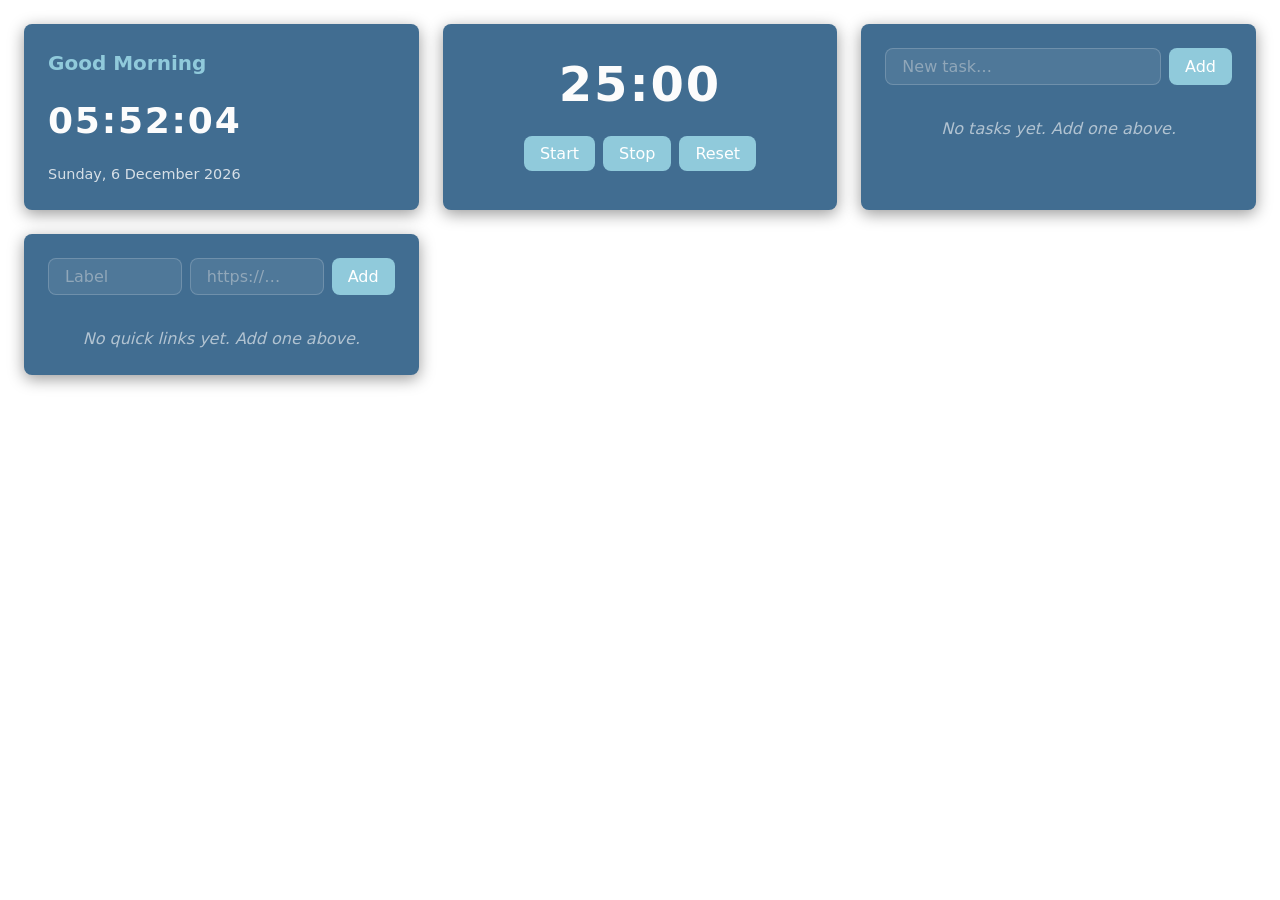
==== index.html @ 36f22572 "todo list" ====
<!doctype html>
<html lang="en">
  <head>
    <meta charset="UTF-8" />
    <meta name="viewport" content="width=device-width, initial-scale=1.0" />

    <title>To-Do List Life Dashboard</title>

    <link rel="stylesheet" href="css/style.css" />
  </head>

  <body>
    <main id="dashboard" class="dashboard-grid">
      <!-- Greeting Widget -->
      <section id="greeting-widget" aria-label="Greeting">
        <p id="greeting-text">Good Morning</p>

        <p id="clock" aria-live="polite">00:00:00</p>

        <p id="date-text">Monday, 28 July 2025</p>
      </section>

      <!-- Focus Timer -->
      <section id="focus-timer" aria-label="Focus Timer">
        <p id="timer-display" aria-live="polite">25:00</p>

        <div class="timer-controls">
          <button id="timer-start" type="button">Start</button>

          <button id="timer-stop" type="button">Stop</button>

          <button id="timer-reset" type="button">Reset</button>
        </div>
      </section>

      <!-- To-Do List -->
      <section id="todo-list" aria-label="To-Do List">
        <div class="todo-input-row">
          <label class="sr-only" for="todo-input"> New task </label>

          <input
            id="todo-input"
            type="text"
            maxlength="200"
            placeholder="New task…"
            autocomplete="off"
          />

          <button id="todo-add" type="button">Add</button>
        </div>

        <ul id="task-list"></ul>

        <p id="todo-empty" hidden>No tasks yet. Add one above.</p>
      </section>

      <!-- Quick Links -->
      <section id="quick-links" aria-label="Quick Links">
        <div class="links-input-row">
          <label class="sr-only" for="link-label"> Link label </label>

          <input
            id="link-label"
            type="text"
            maxlength="100"
            placeholder="Label"
            autocomplete="off"
          />

          <label class="sr-only" for="link-url"> Link URL </label>

          <input
            id="link-url"
            type="url"
            maxlength="2048"
            placeholder="https://…"
            autocomplete="url"
          />

          <button id="link-add" type="button">Add</button>
        </div>

        <p id="link-error" role="alert" hidden></p>

        <div id="links-grid"></div>

        <p id="links-empty" hidden>No quick links yet. Add one above.</p>
      </section>
    </main>

    <script defer src="js/app.js"></script>
  </body>
</html>
---- css/style.css ----
/* ============================================================
   To-Do List Life Dashboard
   ============================================================ */

/* ------------------------------------------------------------
   Custom properties
   ------------------------------------------------------------ */

:root {
  --color-bg: #ffffff;
  --color-surface: #416d91;
  --color-primary: #90cadb;
  --color-success: #4caf50;
  --color-danger: #f44336;
  --color-text: #fcfcfc;

  --space-sm: 0.5rem;
  --space-md: 1rem;
  --space-lg: 1.5rem;

  --radius: 0.5rem;
}

/* ------------------------------------------------------------
   Reset and base styles
   ------------------------------------------------------------ */

*,
*::before,
*::after {
  box-sizing: border-box;
}

html {
  font-size: 16px;
}

body {
  min-height: 100vh;
  margin: 0;
  padding: var(--space-lg);

  background-color: var(--color-bg);
  color: var(--color-text);

  font-family:
    system-ui,
    -apple-system,
    "Segoe UI",
    Roboto,
    Helvetica,
    Arial,
    sans-serif;

  line-height: 1.5;
}

/* ------------------------------------------------------------
   Accessibility
   ------------------------------------------------------------ */

.sr-only {
  position: absolute;

  width: 1px;
  height: 1px;

  padding: 0;
  margin: -1px;

  overflow: hidden;
  clip: rect(0, 0, 0, 0);

  white-space: nowrap;
  border: 0;
}

/* ------------------------------------------------------------
   Dashboard grid
   ------------------------------------------------------------ */

.dashboard-grid {
  display: grid;
  grid-template-columns: repeat(auto-fit, minmax(300px, 1fr));

  gap: var(--space-lg);

  margin: 0;
  padding: 0;
}

/* ------------------------------------------------------------
   Widget shells
   ------------------------------------------------------------ */

.dashboard-grid > section {
  display: flex;
  flex-direction: column;
  gap: var(--space-md);

  padding: var(--space-lg);

  background-color: var(--color-surface);

  border-radius: var(--radius);

  box-shadow: 0 4px 16px rgba(0, 0, 0, 0.4);
}

/* ------------------------------------------------------------
   Greeting Widget
   ------------------------------------------------------------ */

#greeting-text {
  margin: 0;

  color: var(--color-primary);

  font-size: 1.25rem;
  font-weight: 600;
}

#clock {
  margin: 0;

  font-size: 2.25rem;
  font-weight: 700;

  letter-spacing: 0.05em;

  font-variant-numeric: tabular-nums;
}

#date-text {
  margin: 0;

  color: var(--color-text);

  font-size: 0.9rem;

  opacity: 0.8;
}

/* ------------------------------------------------------------
   Focus Timer
   ------------------------------------------------------------ */

#timer-display {
  margin: 0;

  text-align: center;

  font-size: 3rem;
  font-weight: 700;

  letter-spacing: 0.04em;

  font-variant-numeric: tabular-nums;
}

.timer-controls {
  display: flex;
  justify-content: center;
  flex-wrap: wrap;

  gap: var(--space-sm);
}

#focus-timer {
  transition:
    background-color 150ms ease,
    border-color 150ms ease,
    box-shadow 150ms ease;
}

#focus-timer.timer--completed {
  background-color: color-mix(
    in srgb,
    var(--color-success) 20%,
    var(--color-surface)
  );

  border: 2px solid var(--color-success);

  box-shadow: 0 0 0 3px
    color-mix(in srgb, var(--color-success) 20%, transparent);
}

#focus-timer.timer--completed #timer-display {
  color: var(--color-success);
}

/* ------------------------------------------------------------
   To-Do List
   ------------------------------------------------------------ */

.todo-input-row {
  display: flex;
  gap: var(--space-sm);
}

#task-list {
  display: flex;
  flex-direction: column;

  gap: var(--space-sm);

  margin: 0;
  padding: 0;

  list-style: none;
}

.task-item {
  display: flex;
  align-items: center;
  flex-wrap: wrap;

  gap: var(--space-sm);

  padding: var(--space-sm) var(--space-md);

  background-color: rgba(255, 255, 255, 0.04);

  border: 1px solid rgba(255, 255, 255, 0.07);

  border-radius: calc(var(--radius) / 2);
}

.task-text {
  flex: 1;
  min-width: 0;

  overflow-wrap: anywhere;
}

.task-item--complete .task-text {
  text-decoration: line-through;
  opacity: 0.55;
}

.task-item--error {
  border-color: var(--color-danger);

  background-color: color-mix(
    in srgb,
    var(--color-danger) 12%,
    var(--color-surface)
  );

  animation: task-error-flash 250ms ease;
}

.task-edit-input {
  flex: 1;

  width: 100%;
  min-width: 0;
}

#todo-empty,
#links-empty {
  margin: 0;

  text-align: center;

  font-style: italic;

  opacity: 0.6;
}

@keyframes task-error-flash {
  0% {
    transform: translateX(0);
  }

  25% {
    transform: translateX(-3px);
  }

  50% {
    transform: translateX(3px);
  }

  75% {
    transform: translateX(-2px);
  }

  100% {
    transform: translateX(0);
  }
}

/* ------------------------------------------------------------
   Quick Links
   ------------------------------------------------------------ */

.links-input-row {
  display: flex;
  flex-wrap: wrap;

  gap: var(--space-sm);
}

#link-error {
  margin: 0;

  color: var(--color-danger);

  font-size: 0.875rem;
}

#links-grid {
  display: flex;
  flex-wrap: wrap;

  gap: var(--space-sm);
}

.link-item {
  display: flex;
  align-items: center;

  max-width: 100%;

  gap: var(--space-sm);
}

.link-btn {
  display: inline-flex;
  align-items: center;

  max-width: 200px;

  padding: var(--space-sm) var(--space-md);

  overflow: hidden;

  background-color: var(--color-primary);

  color: #ffffff;

  border-radius: var(--radius);

  text-decoration: none;

  font-size: 0.9rem;
  font-weight: 500;

  transition:
    background-color 80ms ease,
    color 80ms ease;
}

.link-label {
  overflow: hidden;

  text-overflow: ellipsis;

  white-space: nowrap;
}

.link-delete {
  flex-shrink: 0;
}

/* ------------------------------------------------------------
   Form controls
   ------------------------------------------------------------ */

input[type="text"],
input[type="url"] {
  flex: 1;

  min-width: 0;

  padding: var(--space-sm) var(--space-md);

  background-color: rgba(255, 255, 255, 0.08);

  color: var(--color-text);

  border: 1px solid rgba(255, 255, 255, 0.18);

  border-radius: var(--radius);

  font-family: inherit;
  font-size: 1rem;

  transition: border-color 80ms ease;
}

input[type="text"]::placeholder,
input[type="url"]::placeholder {
  color: rgba(224, 224, 224, 0.45);
}

input[type="text"]:focus,
input[type="url"]:focus {
  outline: none;

  border-color: var(--color-primary);
}

/* ------------------------------------------------------------
   Buttons
   ------------------------------------------------------------ */

button {
  cursor: pointer;

  padding: var(--space-sm) var(--space-md);

  background-color: var(--color-primary);

  color: #ffffff;

  border: none;
  border-radius: var(--radius);

  font-family: inherit;
  font-size: 1rem;
  font-weight: 500;

  white-space: nowrap;

  transition:
    background-color 80ms ease,
    color 80ms ease;
}

button:hover {
  background-color: #c73652;
}

button:focus-visible,
input[type="text"]:focus-visible,
input[type="url"]:focus-visible,
a:focus-visible {
  outline: 3px solid var(--color-primary);

  outline-offset: 3px;
}

/* ------------------------------------------------------------
   To-Do action buttons
   ------------------------------------------------------------ */

.task-toggle,
.task-edit,
.task-delete,
.link-delete {
  flex-shrink: 0;

  padding: calc(var(--space-sm) / 2) var(--space-sm);

  font-size: 0.875rem;
}

.task-toggle {
  background-color: rgba(255, 255, 255, 0.12);

  color: var(--color-text);

  border: 1px solid rgba(255, 255, 255, 0.2);
}

.task-toggle:hover {
  background-color: color-mix(in srgb, var(--color-success) 30%, transparent);

  border-color: var(--color-success);
}

.task-item--complete .task-toggle {
  background-color: color-mix(in srgb, var(--color-success) 25%, transparent);

  border-color: var(--color-success);

  color: var(--color-success);
}

.task-edit {
  background-color: rgba(255, 255, 255, 0.15);

  color: var(--color-text);
}

.task-edit:hover {
  background-color: rgba(255, 255, 255, 0.25);
}

.task-delete,
.link-delete {
  background-color: var(--color-danger);
}

.task-delete:hover,
.link-delete:hover {
  background-color: #c62828;
}

/* ------------------------------------------------------------
   Responsive layout
   ------------------------------------------------------------ */

@media (max-width: 767px) {
  body {
    padding: var(--space-md);
  }

  .dashboard-grid {
    grid-template-columns: 1fr;
  }
}

@media (max-width: 480px) {
  .todo-input-row,
  .links-input-row {
    flex-direction: column;
  }

  .todo-input-row input,
  .todo-input-row button,
  .links-input-row input,
  .links-input-row button {
    width: 100%;
  }

  .task-item {
    align-items: flex-start;
  }

  .task-text,
  .task-edit-input {
    flex-basis: 100%;
    order: 2;
  }

  .task-toggle {
    order: 1;
  }

  .task-edit,
  .task-delete {
    order: 3;
  }

  .link-item {
    width: 100%;
  }

  .link-btn {
    flex: 1;
    min-width: 0;
  }
}

/* ------------------------------------------------------------
   Reduced motion
   ------------------------------------------------------------ */

@media (prefers-reduced-motion: reduce) {
  *,
  *::before,
  *::after {
    animation-duration: 0.01ms !important;
    animation-iteration-count: 1 !important;

    scroll-behavior: auto !important;

    transition-duration: 0.01ms !important;
  }
}
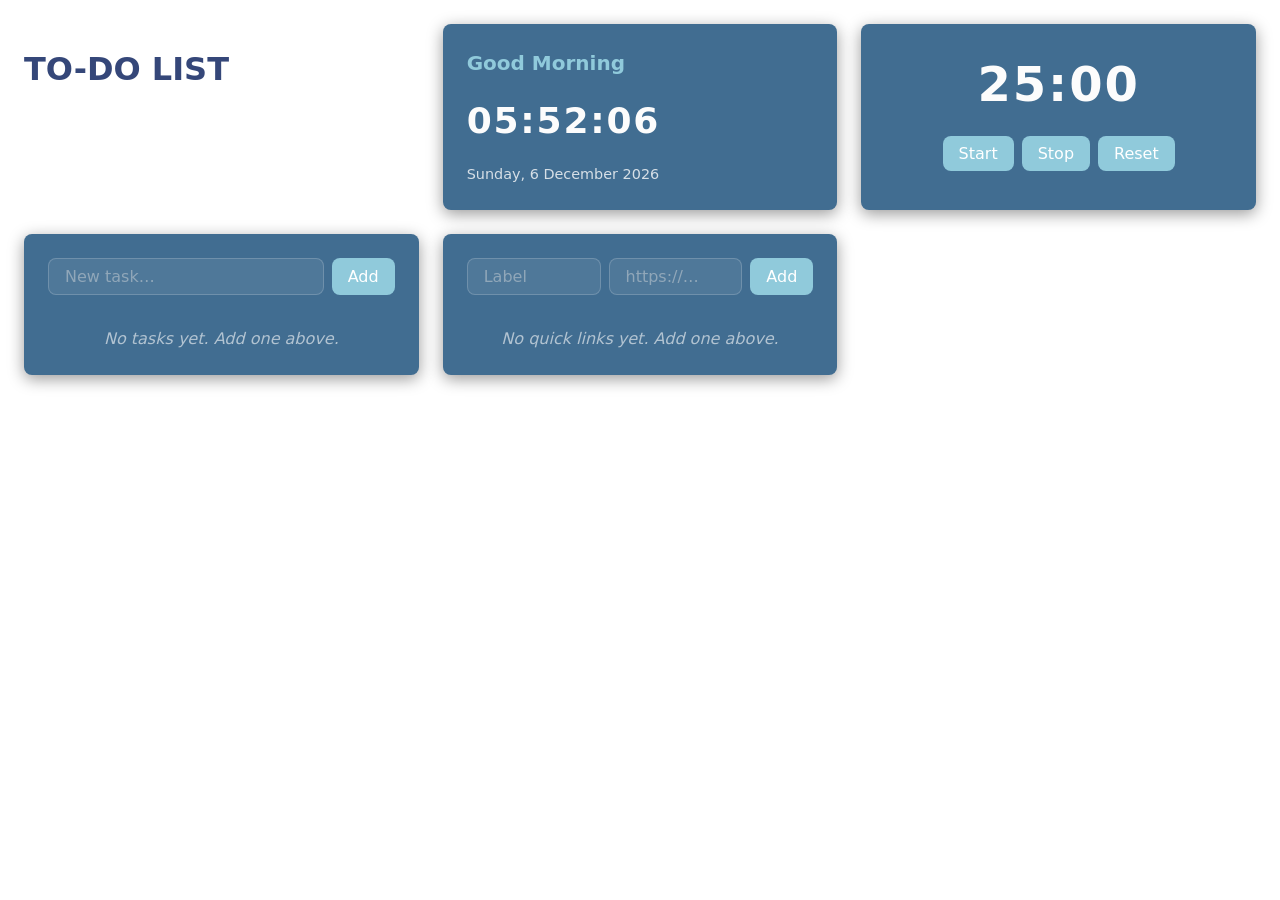
==== commit e35ca1cd: "header" ====
--- a/index.html
+++ b/index.html
@@ -11,6 +11,9 @@
 
   <body>
     <main id="dashboard" class="dashboard-grid">
+      <header>
+        <h1 style="color: rgb(53, 71, 121);">TO-DO LIST</h1>
+      </header>
       <!-- Greeting Widget -->
       <section id="greeting-widget" aria-label="Greeting">
         <p id="greeting-text">Good Morning</p>
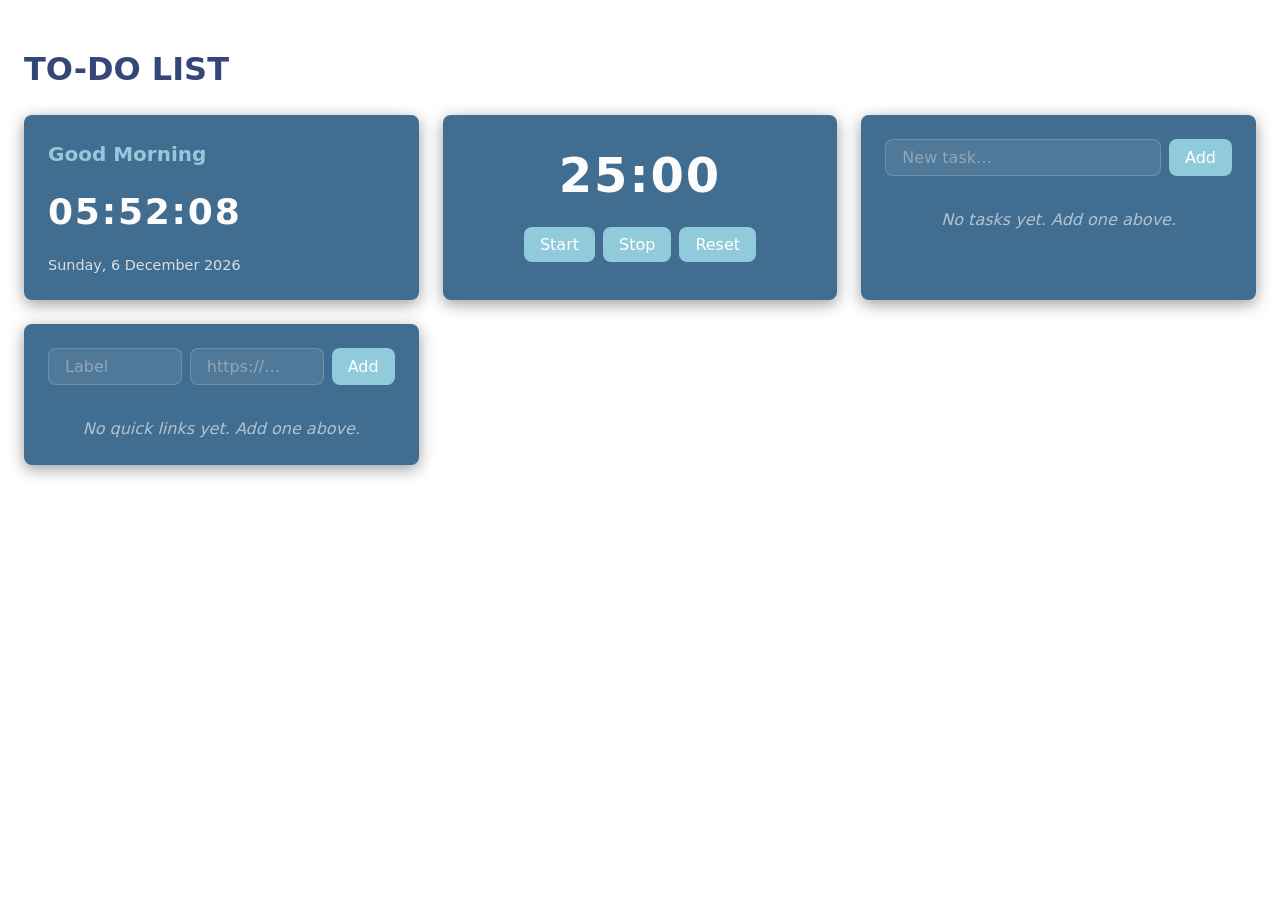
==== commit 64b34dfd: "header1" ====
--- a/index.html
+++ b/index.html
@@ -10,10 +10,11 @@
   </head>
 
   <body>
+    <header>
+        <div><h1 style="color: rgb(53, 71, 121);">TO-DO LIST</h1></div>
+    </header>
     <main id="dashboard" class="dashboard-grid">
-      <header>
-        <h1 style="color: rgb(53, 71, 121);">TO-DO LIST</h1>
-      </header>
+      
       <!-- Greeting Widget -->
       <section id="greeting-widget" aria-label="Greeting">
         <p id="greeting-text">Good Morning</p>
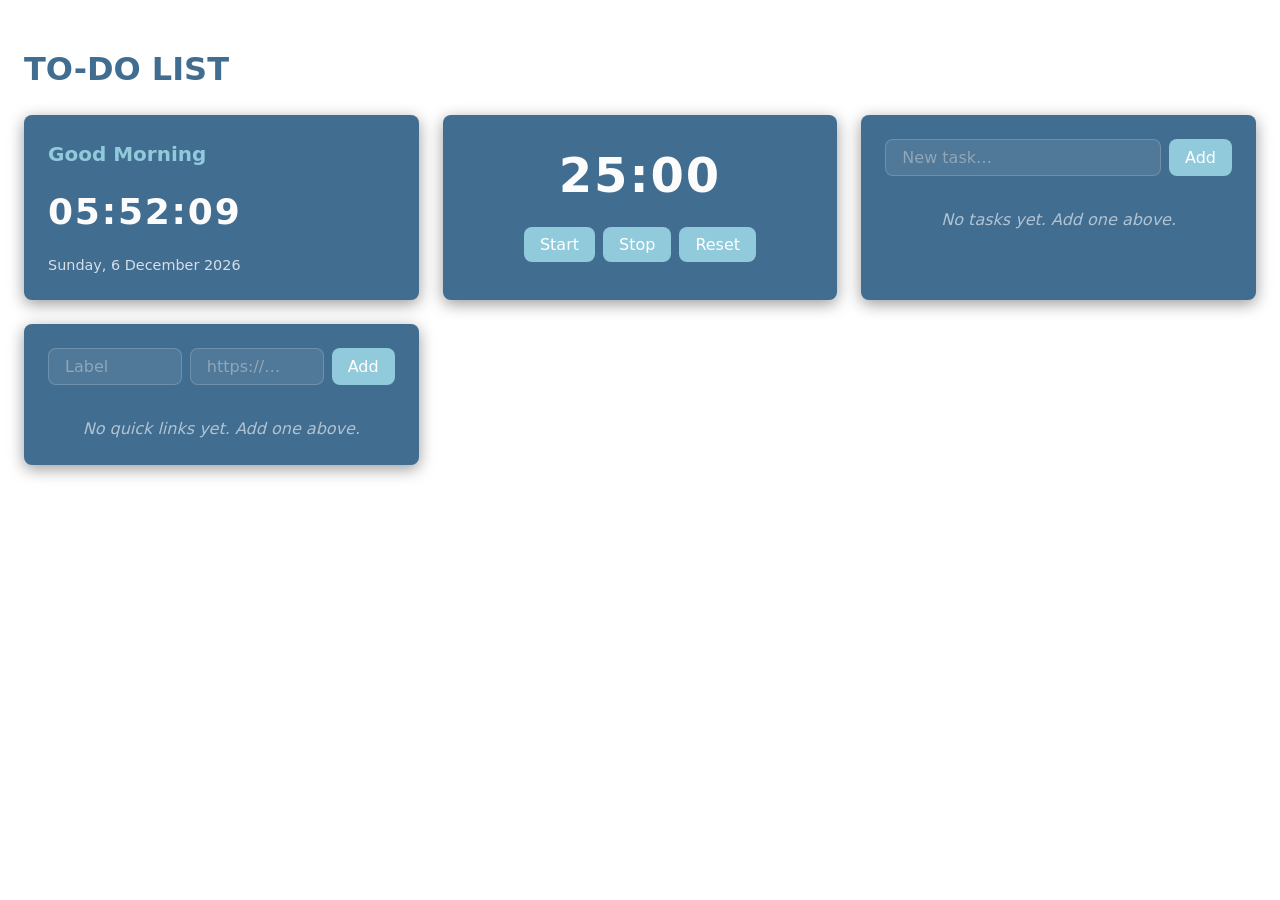
==== commit 034695a9: "style" ====
--- a/index.html
+++ b/index.html
@@ -11,7 +11,9 @@
 
   <body>
     <header>
-        <div><h1 style="color: rgb(53, 71, 121);">TO-DO LIST</h1></div>
+        <div>
+          <h1>TO-DO LIST</h1>
+        </div>
     </header>
     <main id="dashboard" class="dashboard-grid">
       
--- a/css/style.css
+++ b/css/style.css
@@ -55,6 +55,9 @@
   line-height: 1.5;
 }
 
+h1{
+  color:#416d91
+}
 /* ------------------------------------------------------------
    Accessibility
    ------------------------------------------------------------ */
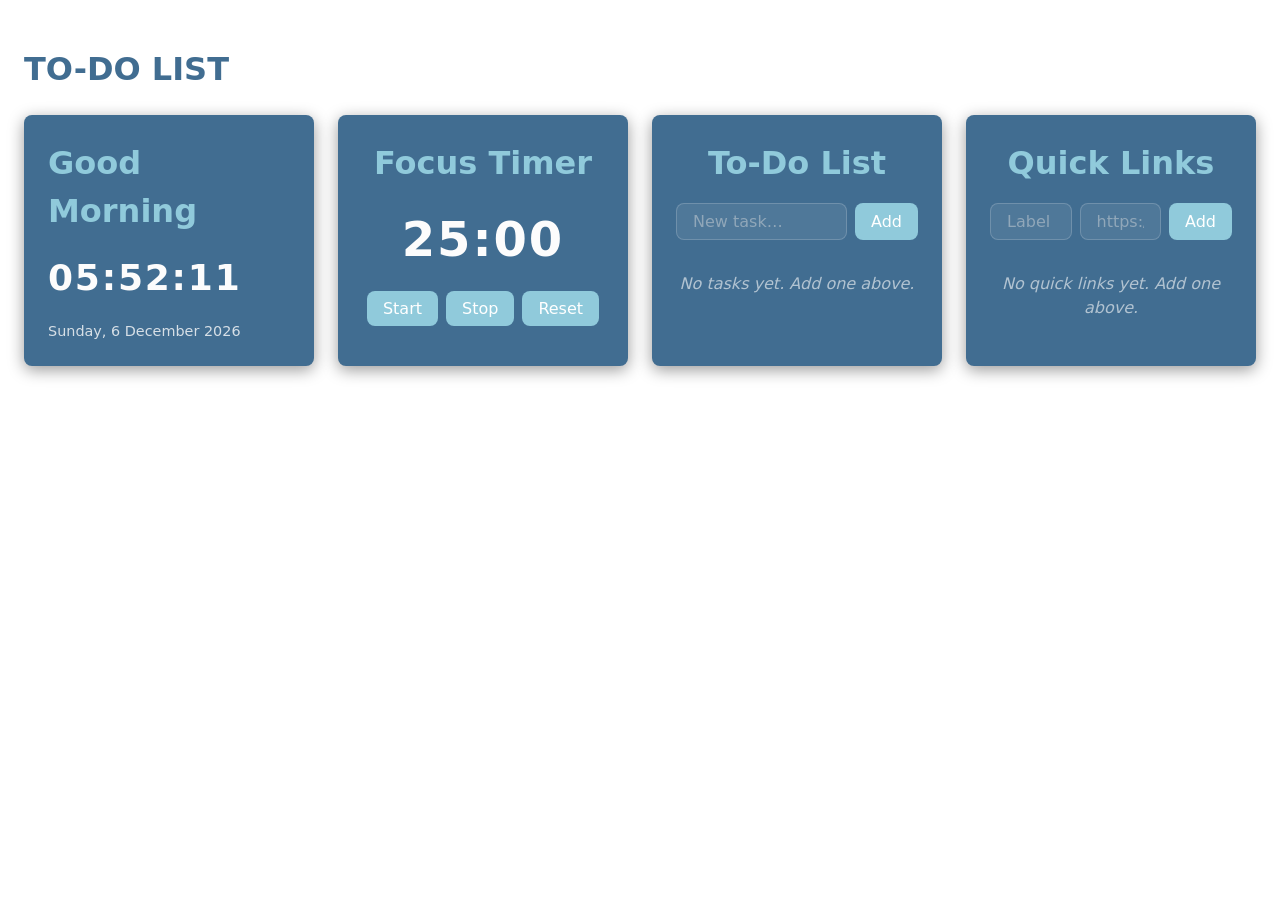
==== commit edf5a89a: "style title" ====
--- a/index.html
+++ b/index.html
@@ -19,7 +19,9 @@
       
       <!-- Greeting Widget -->
       <section id="greeting-widget" aria-label="Greeting">
-        <p id="greeting-text">Good Morning</p>
+        <div>
+          <h2 id="greeting-text">Good Morning</h2>
+        </div>
 
         <p id="clock" aria-live="polite">00:00:00</p>
 
@@ -28,6 +30,9 @@
 
       <!-- Focus Timer -->
       <section id="focus-timer" aria-label="Focus Timer">
+        <div>
+          <h2 class="texttitle">Focus Timer</h2>
+        </div>
         <p id="timer-display" aria-live="polite">25:00</p>
 
         <div class="timer-controls">
@@ -41,6 +46,9 @@
 
       <!-- To-Do List -->
       <section id="todo-list" aria-label="To-Do List">
+        <div>
+          <h2 class="texttitle">To-Do List</h2>
+        </div>
         <div class="todo-input-row">
           <label class="sr-only" for="todo-input"> New task </label>
 
@@ -62,6 +70,9 @@
 
       <!-- Quick Links -->
       <section id="quick-links" aria-label="Quick Links">
+        <div>
+          <h2 class="texttitle">Quick Links</h2>
+        </div>
         <div class="links-input-row">
           <label class="sr-only" for="link-label"> Link label </label>
 
--- a/css/style.css
+++ b/css/style.css
@@ -58,6 +58,9 @@
 h1{
   color:#416d91
 }
+h2{
+  text-align: ;
+}
 /* ------------------------------------------------------------
    Accessibility
    ------------------------------------------------------------ */
@@ -84,12 +87,30 @@
 
 .dashboard-grid {
   display: grid;
-  grid-template-columns: repeat(auto-fit, minmax(300px, 1fr));
-
+  grid-template-columns: repeat(4, minmax(0, 1fr));
   gap: var(--space-lg);
-
-  margin: 0;
-  padding: 0;
+  align-items: stretch;
+}
+
+@media (max-width: 1200px) {
+  .dashboard-grid {
+    grid-template-columns: repeat(2, minmax(0, 1fr));
+  }
+}
+
+@media (max-width: 767px) {
+  .dashboard-grid {
+    grid-template-columns: 1fr;
+  }
+}
+.texttitle {
+  margin: 0;
+
+  color: var(--color-primary);
+
+  font-size: 2rem;
+  font-weight: 600;
+  text-align: center;
 }
 
 /* ------------------------------------------------------------
@@ -104,10 +125,10 @@
   padding: var(--space-lg);
 
   background-color: var(--color-surface);
-
   border-radius: var(--radius);
-
   box-shadow: 0 4px 16px rgba(0, 0, 0, 0.4);
+
+  min-width: 0;
 }
 
 /* ------------------------------------------------------------
@@ -119,9 +140,10 @@
 
   color: var(--color-primary);
 
-  font-size: 1.25rem;
+  font-size: 2rem;
   font-weight: 600;
 }
+
 
 #clock {
   margin: 0;
